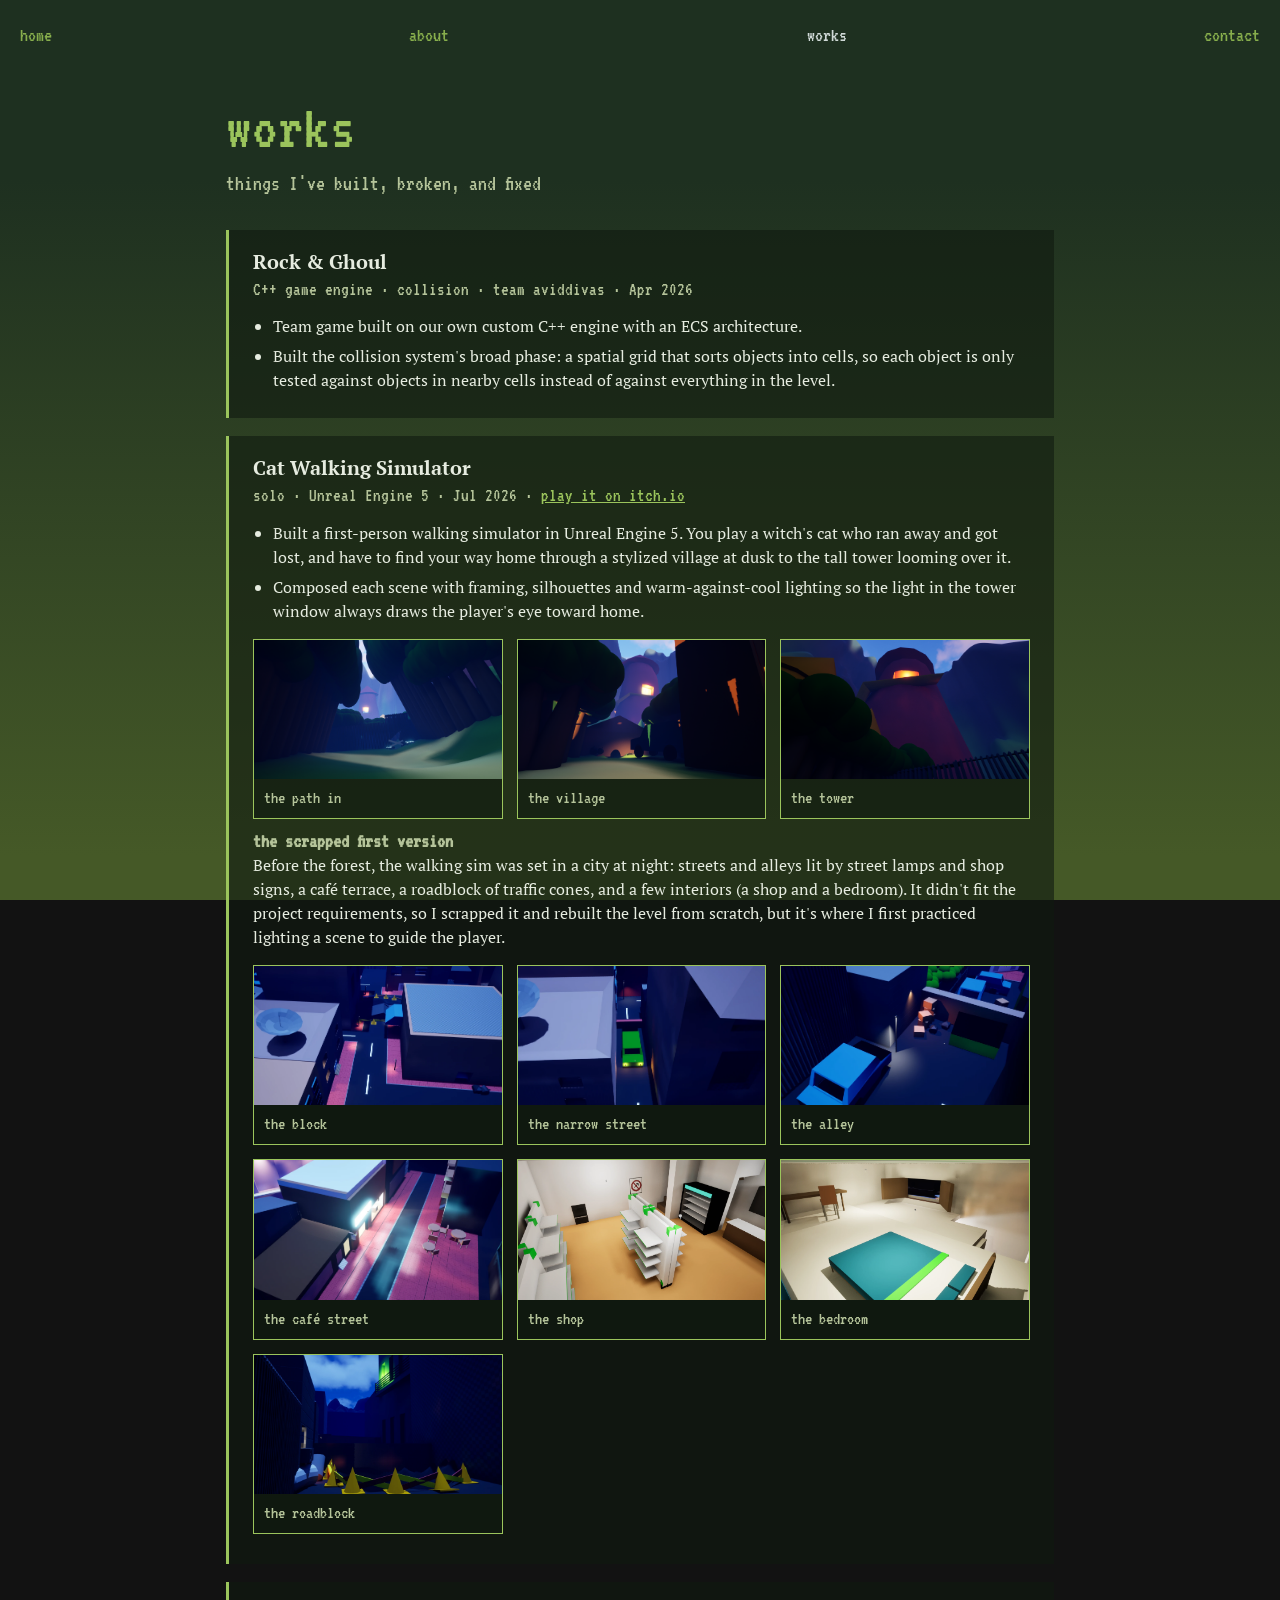
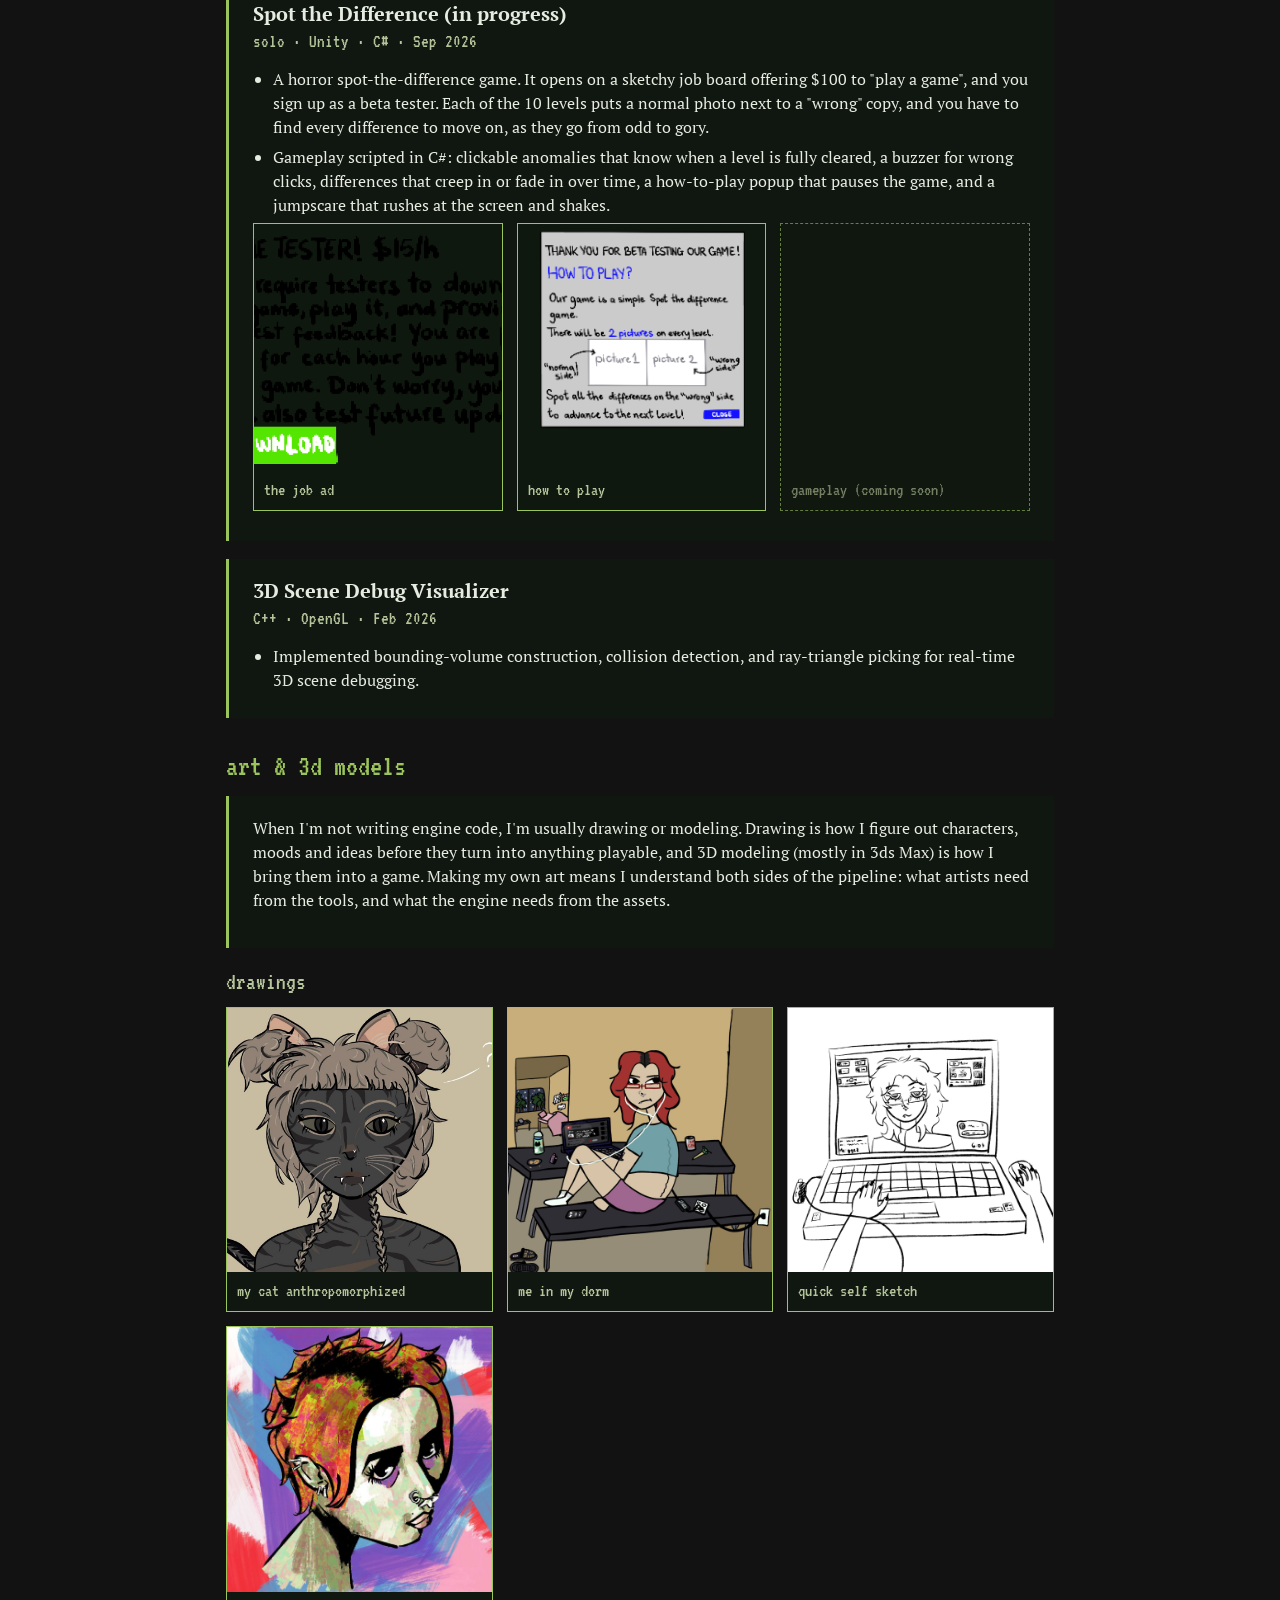
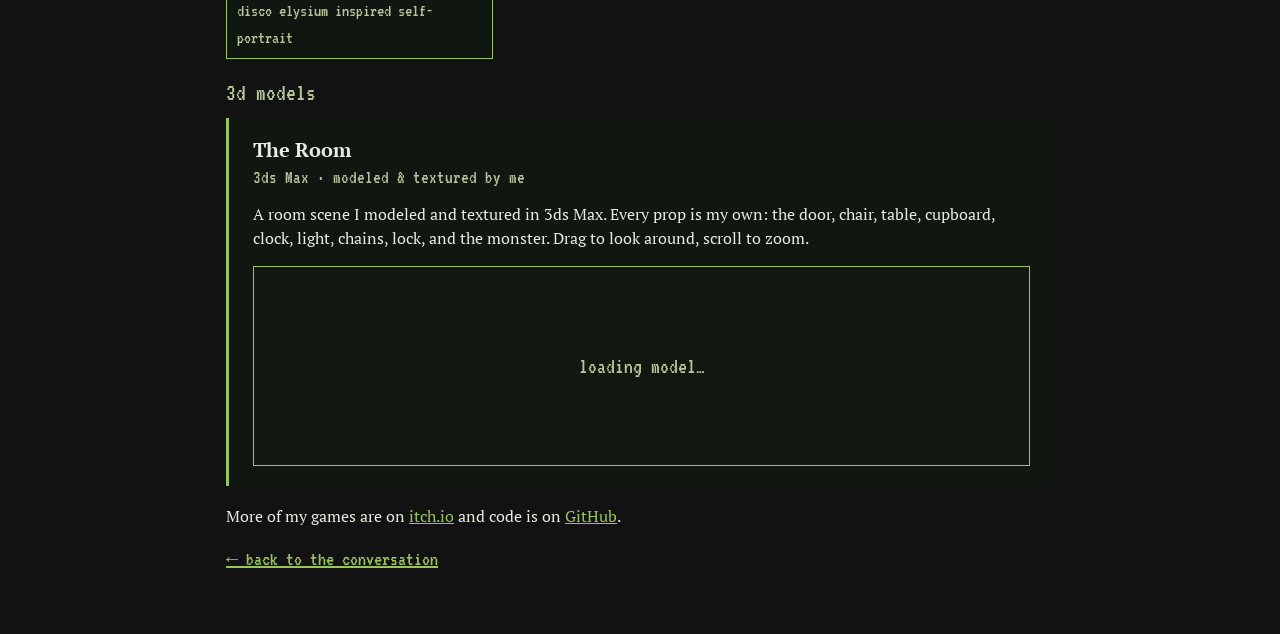
==== works.html @ e913cd02 "Add files via upload" ====
<!DOCTYPE html>
<html lang="en" data-bs-theme="dark">
    <head>
        <meta charset="utf-8">
        <meta name="viewport" content="width=device-width, initial-scale=1"/>
        <link href="https://cdn.jsdelivr.net/npm/bootstrap@5.3.0-alpha3/dist/css/bootstrap.min.css"
            rel="stylesheet"
            integrity="sha384-KK94CHFLLe+nY2dmCWGMq91rCGa5gtU4mk92HdvYe+M/SXH301p5ILy+dN9+nJOZ" crossorigin="anonymous">
        <link href="https://fonts.googleapis.com/css2?family=PT+Serif:wght@400;700&family=VT323&display=swap" rel="stylesheet">
        <link rel="stylesheet" href="./style.css"/>
        <link rel="stylesheet" href="./page.css"/>
        <title>works | ysmn</title>
        <style>
        :root {
            --accent: #9bc45c;
            --text: #e6ece0;
            --muted: #b5c49a;
            --panel: rgba(15, 25, 16, 0.6);
        }
        body {
            background: linear-gradient(#1e3020 20%, #455927 95%);
            background-attachment: fixed;
        }
        .topnav a {
            color: #87ae4c;
        }
        .topnav a:hover {
            background-color: #736e24;
            color: #87ae4c;
        }
        .topnav a.active {
            color: #d0d9d7;
        }
        </style>
    </head>
    <body>
        <div class="topnav">
            <a href="index.html">home</a>
            <a href="about.html">about</a>
            <a class="active" href="works.html">works</a>
            <a href="contact.html">contact</a>
        </div>

        <main class="page">
            <h1>works</h1>
            <p class="lede">things I've built, broken, and fixed</p>

            <div class="panel">
                <h3>Rock &amp; Ghoul</h3>
                <p class="meta">C++ game engine &middot; collision &middot; team aviddivas &middot; Apr 2026</p>
                <ul>
                    <li>Team game built on our own custom C++ engine with an ECS architecture.</li>
                    <li>Built the collision system's broad phase: a spatial grid that sorts objects into cells, so each object is only tested against objects in nearby cells instead of against everything in the level.</li>
                </ul>
            </div>

            <div class="panel">
                <h3>Cat Walking Simulator</h3>
                <p class="meta">solo &middot; Unreal Engine 5 &middot; Jul 2026 &middot; <a href="https://bluhenin.itch.io/walking-simulator-project" target="_blank" rel="noopener">play it on itch.io</a></p>
                <ul>
                    <li>Built a first-person walking simulator in Unreal Engine 5. You play a witch's cat who ran away and got lost, and have to find your way home through a stylized village at dusk to the tall tower looming over it.</li>
                    <li>Composed each scene with framing, silhouettes and warm-against-cool lighting so the light in the tower window always draws the player's eye toward home.</li>
                </ul>
                <div class="gallery wide">
                    <figure><img src="pics/walking-sim/SceneComp1.png" alt="forest path framed by dark trees, with a lit tower window in the distance"><figcaption>the path in</figcaption></figure>
                    <figure><img src="pics/walking-sim/SceneComp2.png" alt="dark trees and buildings framing the glowing tower"><figcaption>the village</figcaption></figure>
                    <figure><img src="pics/walking-sim/SceneComp3.png" alt="looking up at the tower with its glowing window"><figcaption>the tower</figcaption></figure>
                </div>

                <h3 class="gallery-title">the scrapped first version</h3>
                <p>Before the forest, the walking sim was set in a city at night: streets and alleys lit by street lamps and shop signs, a café terrace, a roadblock of traffic cones, and a few interiors (a shop and a bedroom). It didn't fit the project requirements, so I scrapped it and rebuilt the level from scratch, but it's where I first practiced lighting a scene to guide the player.</p>
                <div class="gallery wide">
                    <figure><img src="pics/walking-sim/scrapped/city1.webp" alt="overhead view of a night street with pink sidewalks and traffic cones"><figcaption>the block</figcaption></figure>
                    <figure><img src="pics/walking-sim/scrapped/city2.webp" alt="green car driving down a narrow street between buildings"><figcaption>the narrow street</figcaption></figure>
                    <figure><img src="pics/walking-sim/scrapped/city3.webp" alt="alley with a street lamp, stacked boxes and a parked car"><figcaption>the alley</figcaption></figure>
                    <figure><img src="pics/walking-sim/scrapped/city4.webp" alt="street with glowing shop signs and a café terrace"><figcaption>the café street</figcaption></figure>
                    <figure><img src="pics/walking-sim/scrapped/city5.webp" alt="shop interior with white shelves and a black display cabinet"><figcaption>the shop</figcaption></figure>
                    <figure><img src="pics/walking-sim/scrapped/city6.webp" alt="bedroom interior with a teal bed, desk and open window"><figcaption>the bedroom</figcaption></figure>
                    <figure><img src="pics/walking-sim/scrapped/city7.webp" alt="traffic cones and barriers in a dark alley under a green-lit balcony"><figcaption>the roadblock</figcaption></figure>
                </div>
            </div>

            <div class="panel">
                <h3>Spot the Difference (in progress)</h3>
                <p class="meta">solo &middot; Unity &middot; C# &middot; Sep 2026</p>
                <ul>
                    <li>A horror spot-the-difference game. It opens on a sketchy job board offering $100 to "play a game", and you sign up as a beta tester. Each of the 10 levels puts a normal photo next to a "wrong" copy, and you have to find every difference to move on, as they go from odd to gory.</li>
                    <li>Gameplay scripted in C#: clickable anomalies that know when a level is fully cleared, a buzzer for wrong clicks, differences that creep in or fade in over time, a how-to-play popup that pauses the game, and a jumpscare that rushes at the screen and shakes.</li>
                </ul>
                <div class="gallery">
                    <figure><img src="pics/spot-the-difference/job-ad.png" alt="hand-drawn job ad: game tester, $15 an hour, with a download button"><figcaption>the job ad</figcaption></figure>
                    <figure><img src="pics/spot-the-difference/how-to-play.png" alt="hand-drawn how to play screen showing a normal side and a wrong side"><figcaption>how to play</figcaption></figure>
                    <figure><img src="pics/spot-the-difference/gameplay1.png" alt="gameplay screenshot"><figcaption>gameplay</figcaption></figure>
                </div>
            </div>

            <div class="panel">
                <h3>3D Scene Debug Visualizer</h3>
                <p class="meta">C++ &middot; OpenGL &middot; Feb 2026</p>
                <ul>
                    <li>Implemented bounding-volume construction, collision detection, and ray-triangle picking for real-time 3D scene debugging.</li>
                </ul>
            </div>

            <h2>art &amp; 3d models</h2>
            <div class="panel">
                <p>When I'm not writing engine code, I'm usually drawing or modeling. Drawing is how I figure out characters, moods and ideas before they turn into anything playable, and 3D modeling (mostly in 3ds Max) is how I bring them into a game. Making my own art means I understand both sides of the pipeline: what artists need from the tools, and what the engine needs from the assets.</p>
            </div>

            <h3 class="gallery-title">drawings</h3>
            <div class="gallery">
                <figure><img src="pics/art/Human_Gibby.jpg" alt="drawing"><figcaption>my cat anthropomorphized</figcaption></figure>
                <figure><img src="pics/art/Self_Sketch2.jpg" alt="drawing"><figcaption>me in my dorm</figcaption></figure>
                <figure><img src="pics/art/Self_Sketch.jpg" alt="drawing"><figcaption>quick self sketch</figcaption></figure>
                <figure><img src="pics/art/Self_Portrait.jpg" alt="drawing"><figcaption>disco elysium inspired self-portrait</figcaption></figure>

            </div>

            <h3 class="gallery-title">3d models</h3>
            <div class="panel">
                <h3>The Room</h3>
                <p class="meta">3ds Max &middot; modeled &amp; textured by me</p>
                <p>A room scene I modeled and textured in 3ds Max. Every prop is my own: the door, chair, table, cupboard, clock, light, chains, lock, and the monster. Drag to look around, scroll to zoom.</p>
                <div class="model-viewer" data-model="models/room/yasmin_finalscene.fbx">
                    <p class="model-status">loading model…</p>
                </div>
            </div>

            <dialog id="lightbox">
                <img src="" alt="">
                <p></p>
            </dialog>

            <p>More of my games are on <a href="https://bluhenin.itch.io/" target="_blank" rel="noopener">itch.io</a> and code is on <a href="https://github.com/yasmintazi" target="_blank" rel="noopener">GitHub</a>.</p>

            <p class="back"><a href="index.html">&larr; back to the conversation</a></p>
        </main>
        <script type="importmap">
        {
            "imports": {
                "three": "https://cdn.jsdelivr.net/npm/three@0.160.0/build/three.module.js",
                "three/addons/": "https://cdn.jsdelivr.net/npm/three@0.160.0/examples/jsm/"
            }
        }
        </script>
        <script type="module" src="model-viewer.js"></script>
        <script>
        // empty frame for pictures that haven't been added yet
        document.querySelectorAll('.gallery img').forEach(function(img) {
            function missing() { img.closest('figure').classList.add('empty'); }
            img.addEventListener('error', missing);
            if (img.complete && img.naturalWidth === 0) missing();
        });

        // click a picture to see it bigger, click again to close
        var box = document.getElementById('lightbox');
        document.querySelectorAll('.gallery figure').forEach(function(fig) {
            fig.addEventListener('click', function() {
                if (fig.classList.contains('empty')) return;
                box.querySelector('img').src = fig.querySelector('img').src;
                box.querySelector('p').textContent = fig.querySelector('figcaption').textContent;
                box.showModal();
            });
        });
        box.addEventListener('click', function() { box.close(); });
        </script>
    </body>
</html>
---- style.css ----
.button1 {
    background-color: #9175cb;
    color: #19131b; 
    border: 2px solid #19131b;
    border-radius: 20px; 
    font-size: 12px;
    padding: 10px;
}
/* a:link {
    color: #e8adf5;
}
a:visited {
    
    color:#19131b;
}
a:hover {
    color: red;
    background-color: transparent;
    text-decoration: underline;
  } */

.name {
    display: block;
    width: 100%;

}
/* navigation bar */
.topnav {
    display: flex;
    justify-content: space-between;
}
.topnav a {
    font-family: 'VT323', monospace;
    font-size: 20px;
    text-decoration: none;
    margin: 10px;
    padding: 10px;
    text-align: center;
}

 .top-container {
    position: relative;
    text-align: center;
    color: white;
}

.portrait {
    display: inline-block;
    position: absolute;
    margin-left: 130px;
    width: 10%;
    height: 200px;
    /* the drawing is wider than the frame, so keep the face (right of center) in view */
    background:url(./pics/art/Self_Portrait.jpg) no-repeat 68% center / cover;
}

.middle-container {
    display: flex;
    flex-direction: column;
    flex-wrap: wrap;
    margin: 50px;
    padding: 20px;
    margin-left: 270px;;
    background: rgba(25, 25, 25, 0.7);
}

.dialogue-lines {
    font-family: 'PT Serif', serif;
    font-size: 16px;
    text-indent: 0.5em; 
    display: flex;
    flex-wrap: nowrap;
    overflow: hidden;
    white-space: nowrap;
    width: 0;
    animation: typing;
    animation-duration: 2.7s;
    animation-timing-function: steps(60, end);
    animation-fill-mode: forwards;
}
.dialogue-lines.instant {
    width: 100%;
    animation: none;
}
/* once a line has finished typing, let long text wrap instead of being cut off */
.dialogue-lines.instant,
.dialogue-lines.typed {
    white-space: normal;
}
.dialogue-lines > p:first-child {
    flex: none;
}
.dialogue-lines > p {
    min-width: 0;
}

@media (max-width: 700px) {
    .portrait {
        position: static;
        display: block;
        margin: 20px auto 0;
        width: 140px;
        height: 160px;
    }
    .middle-container {
        margin: 20px 16px;
        padding: 14px;
    }
}

.dialogue-options {
    font-family: 'PT Serif', serif;
    font-size: 16px;
    text-indent: 0.5em; 
    display: flex;
    flex-direction: column;
    flex-wrap: wrap;
    overflow: hidden;
    white-space: wrap;
}


.dialogue-options > p {
    -webkit-transition: color 0.3s ease-out;
    -moz-transition: color 0.3s ease-out;
    -o-transition: color 0.3s ease-out;
    transition: color 0.3s ease-out;
} 
.dialogue-options > p:hover {
    color: #a44b2f;
    cursor: pointer;
  } 
.dialogue-options > p:visited {
    color: black;
}
@keyframes typing {
    from { width: 0;}
    to { width: 100% }
}
@keyframes hidden-typing {
    from { width: 0;
    display: none}
    to { width: 100%;
    display: flex}
}
---- page.css ----
/* shared layout for the about / works / contact pages.
   each page sets its own colors through the variables below. */
:root {
    --accent: #9175cb;
    --text: #e8e2d6;
    --muted: #b8b0a2;
    --panel: rgba(25, 25, 25, 0.55);
}

body {
    min-height: 100vh;
    margin: 0;
    color: var(--text);
    font-family: 'PT Serif', serif;
}

.page {
    max-width: 860px;
    margin: 20px auto 60px;
    padding: 0 16px;
}

.page h1 {
    font-family: 'VT323', monospace;
    font-size: 64px;
    color: var(--accent);
    margin-bottom: 0;
}

.page .lede {
    font-family: 'VT323', monospace;
    font-size: 22px;
    color: var(--muted);
    margin-bottom: 30px;
}

.page h2 {
    font-family: 'VT323', monospace;
    font-size: 30px;
    color: var(--accent);
    margin: 30px 0 12px;
}

.panel {
    background: var(--panel);
    padding: 20px 24px;
    margin-bottom: 18px;
    border-left: 3px solid var(--accent);
}

.panel h3 {
    font-size: 20px;
    font-weight: bold;
    margin: 0;
}

.panel .meta {
    font-family: 'VT323', monospace;
    font-size: 19px;
    color: var(--muted);
    margin: 2px 0 10px;
}

.panel ul {
    margin: 0;
    padding-left: 20px;
}

.panel li {
    margin-bottom: 6px;
}

.tags {
    display: flex;
    flex-wrap: wrap;
    gap: 8px;
    list-style: none;
    padding: 0;
    margin: 0;
}

.tags li {
    font-family: 'VT323', monospace;
    font-size: 18px;
    padding: 2px 10px;
    border: 1px solid var(--accent);
    color: var(--text);
}

.page a {
    color: var(--accent);
}

.page a:hover {
    color: var(--text);
}

.contact-list {
    list-style: none;
    padding: 0;
    margin: 0;
    font-size: 18px;
}

.contact-list li {
    margin-bottom: 12px;
}

.contact-list span {
    display: inline-block;
    min-width: 90px;
    font-family: 'VT323', monospace;
    font-size: 22px;
    color: var(--muted);
}

/* art gallery */
.gallery-title {
    font-family: 'VT323', monospace;
    font-size: 24px;
    color: var(--muted);
    margin: 20px 0 10px;
}

.gallery {
    display: grid;
    grid-template-columns: repeat(auto-fill, minmax(220px, 1fr));
    gap: 14px;
    margin-bottom: 10px;
}

.gallery figure {
    margin: 0;
    background: var(--panel);
    border: 1px solid var(--accent);
    cursor: pointer;
    overflow: hidden;
}

.gallery img {
    display: block;
    width: 100%;
    aspect-ratio: 1 / 1;
    object-fit: cover;
    transition: transform 0.3s ease-out;
}

/* project screenshots: wider frames, a bit of space above */
.gallery.wide {
    grid-template-columns: repeat(auto-fill, minmax(240px, 1fr));
    margin-top: 16px;
}

.gallery.wide img {
    aspect-ratio: 16 / 9;
}

.gallery figure:hover img {
    transform: scale(1.04);
}

.gallery figcaption {
    font-family: 'VT323', monospace;
    font-size: 18px;
    padding: 6px 10px;
    color: var(--muted);
}

.gallery figure.empty {
    cursor: default;
    border-style: dashed;
    opacity: 0.6;
}

.gallery figure.empty img {
    visibility: hidden;
}

.gallery figure.empty figcaption::after {
    content: ' (coming soon)';
}

/* interactive 3d model */
.model-viewer {
    position: relative;
    margin-top: 14px;
    border: 1px solid var(--accent);
    background: #101810;
    min-height: 200px;
}

.model-viewer canvas {
    display: block;
    width: 100%;
    cursor: grab;
}

.model-viewer canvas:active {
    cursor: grabbing;
}

.model-status {
    position: absolute;
    inset: 0;
    display: flex;
    align-items: center;
    justify-content: center;
    margin: 0;
    font-family: 'VT323', monospace;
    font-size: 22px;
    color: var(--muted);
}

#lightbox {
    max-width: 90vw;
    max-height: 90vh;
    padding: 10px;
    border: 1px solid var(--accent);
    background: #111;
    color: var(--text);
    cursor: zoom-out;
}

#lightbox::backdrop {
    background: rgba(0, 0, 0, 0.8);
}

#lightbox img {
    display: block;
    max-width: 100%;
    max-height: 80vh;
    margin: 0 auto;
}

#lightbox p {
    font-family: 'VT323', monospace;
    font-size: 20px;
    text-align: center;
    margin: 8px 0 0;
}

.back {
    font-family: 'VT323', monospace;
    font-size: 20px;
}

@media (max-width: 600px) {
    .page h1 { font-size: 48px; }
    .panel { padding: 16px; }
}
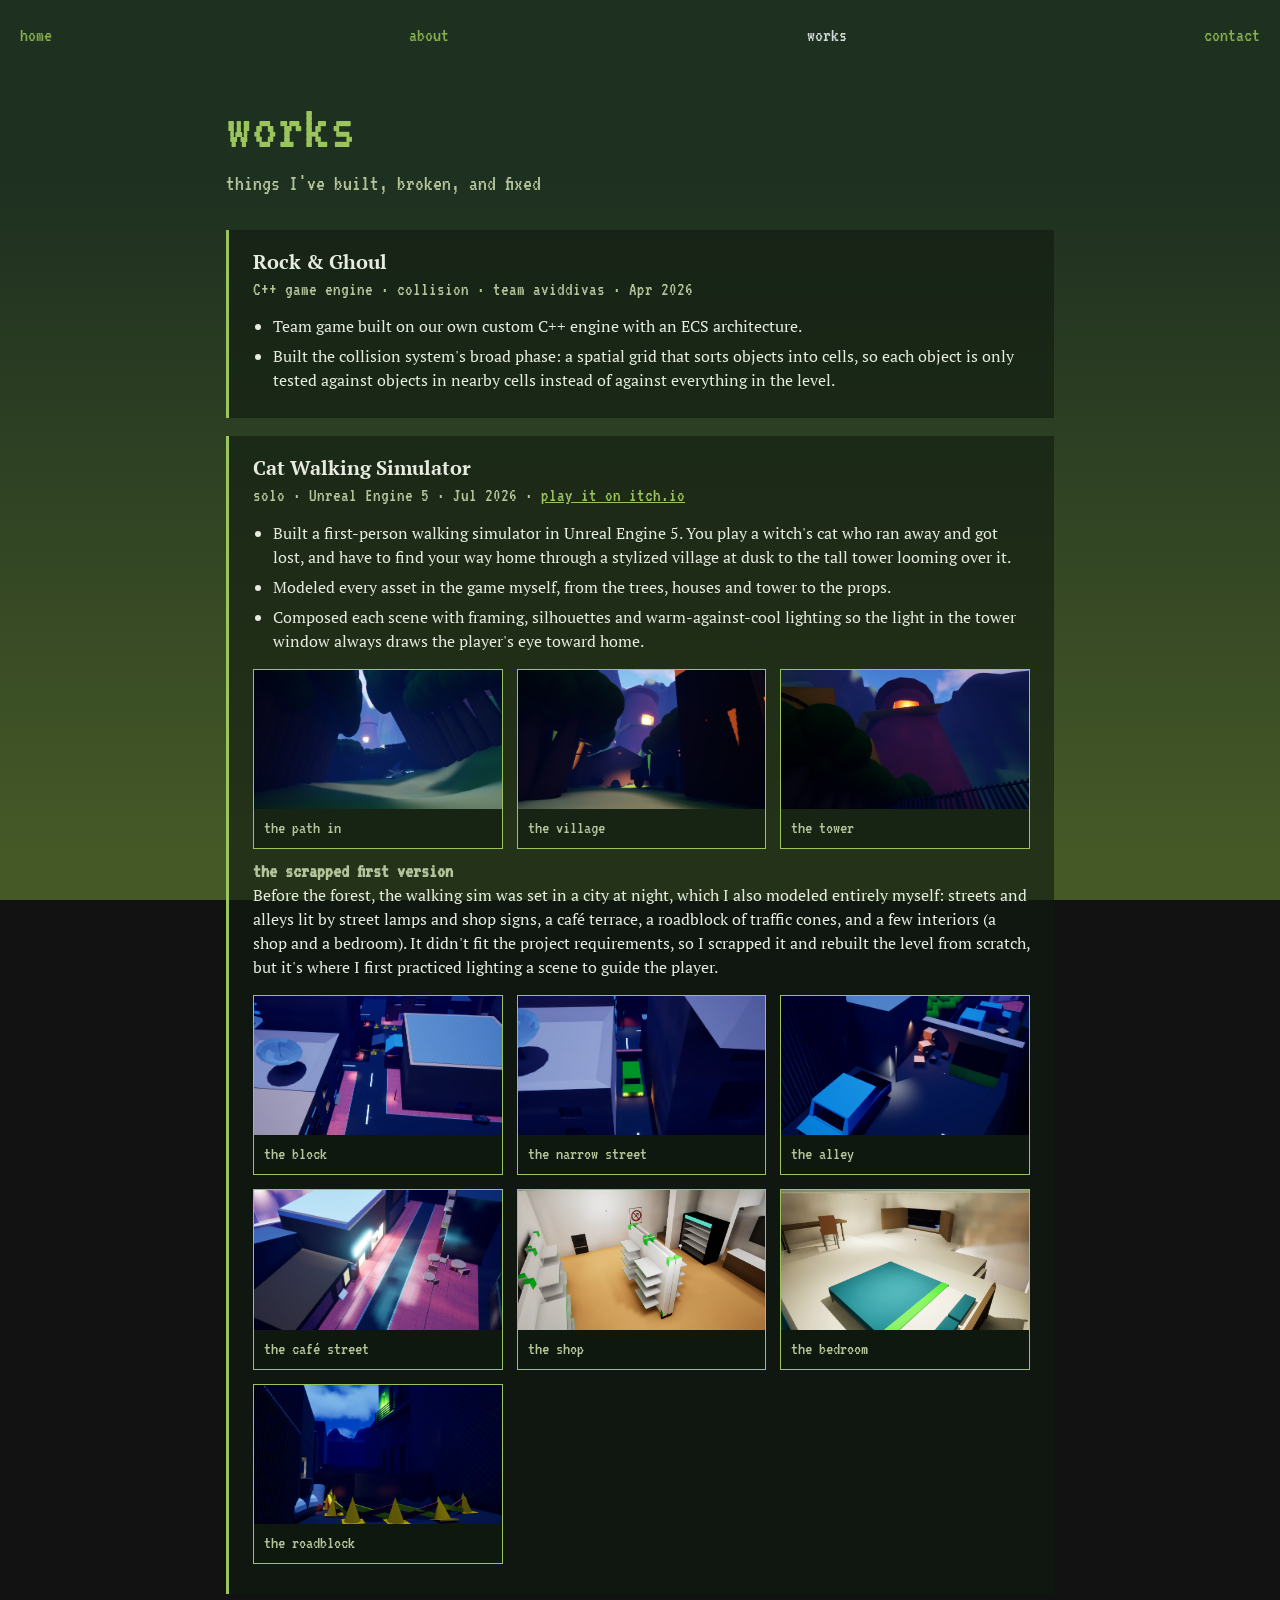
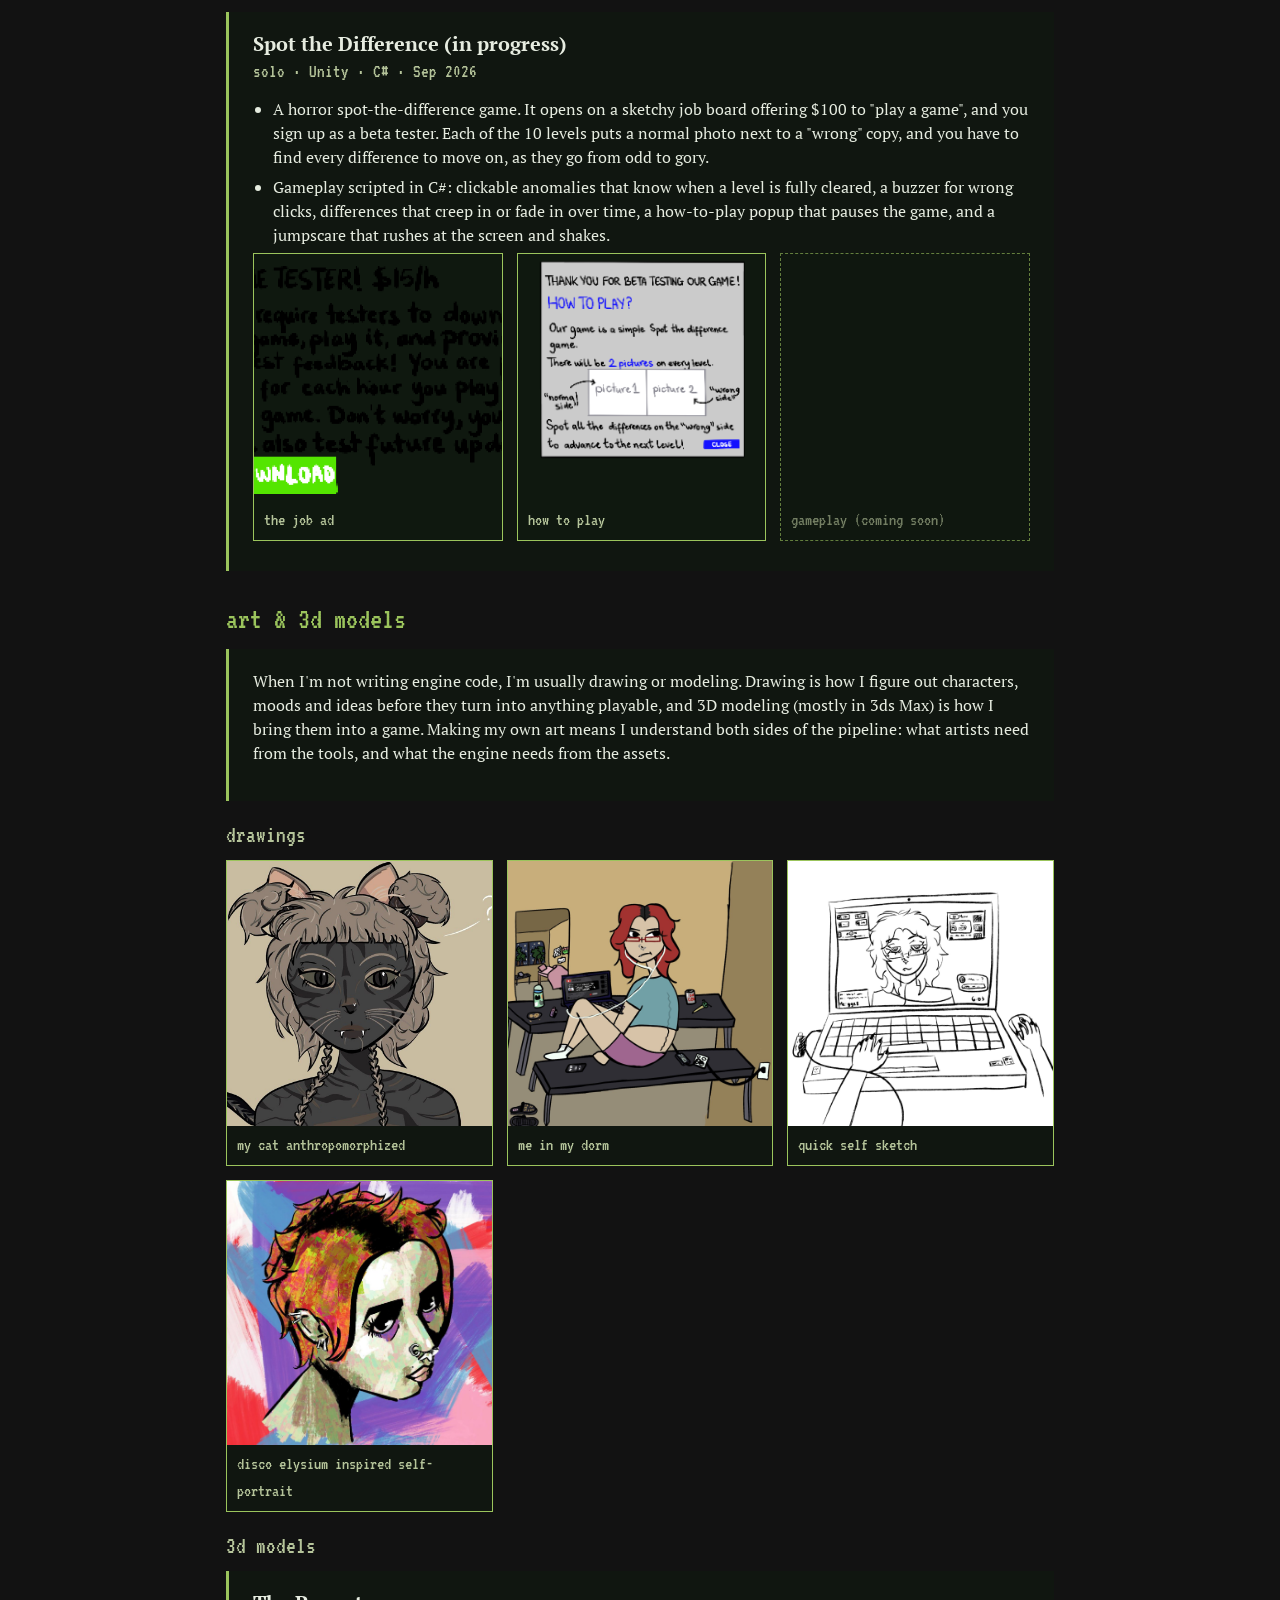
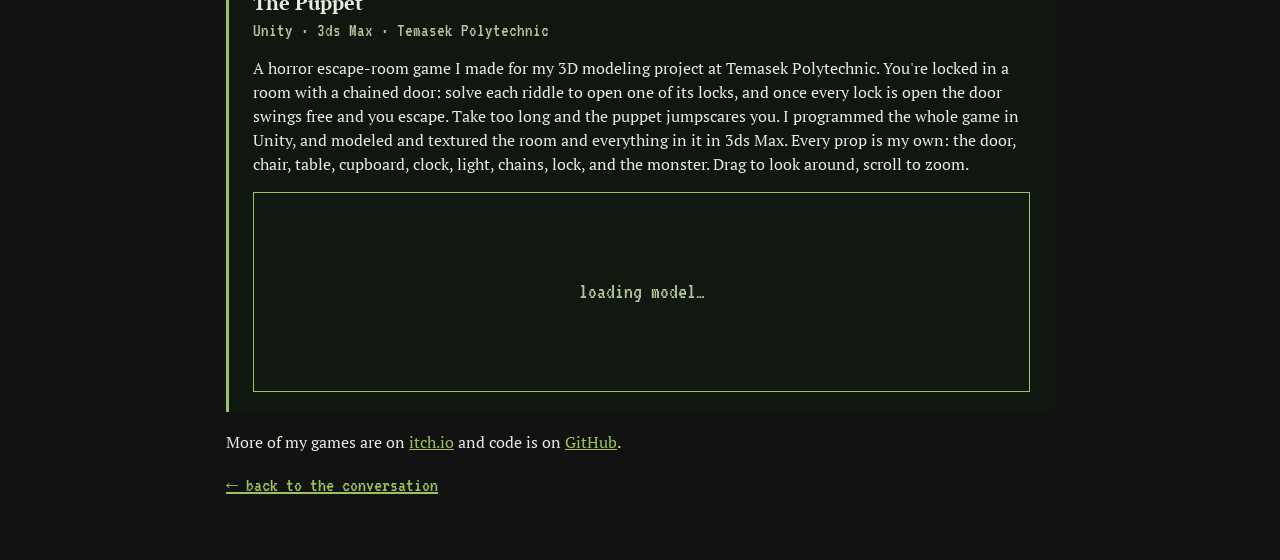
==== commit f3f4c890: "updated works page" ====
--- a/works.html
+++ b/works.html
@@ -59,6 +59,7 @@
                 <p class="meta">solo &middot; Unreal Engine 5 &middot; Jul 2026 &middot; <a href="https://bluhenin.itch.io/walking-simulator-project" target="_blank" rel="noopener">play it on itch.io</a></p>
                 <ul>
                     <li>Built a first-person walking simulator in Unreal Engine 5. You play a witch's cat who ran away and got lost, and have to find your way home through a stylized village at dusk to the tall tower looming over it.</li>
+                    <li>Modeled every asset in the game myself, from the trees, houses and tower to the props.</li>
                     <li>Composed each scene with framing, silhouettes and warm-against-cool lighting so the light in the tower window always draws the player's eye toward home.</li>
                 </ul>
                 <div class="gallery wide">
@@ -68,7 +69,7 @@
                 </div>
 
                 <h3 class="gallery-title">the scrapped first version</h3>
-                <p>Before the forest, the walking sim was set in a city at night: streets and alleys lit by street lamps and shop signs, a café terrace, a roadblock of traffic cones, and a few interiors (a shop and a bedroom). It didn't fit the project requirements, so I scrapped it and rebuilt the level from scratch, but it's where I first practiced lighting a scene to guide the player.</p>
+                <p>Before the forest, the walking sim was set in a city at night, which I also modeled entirely myself: streets and alleys lit by street lamps and shop signs, a café terrace, a roadblock of traffic cones, and a few interiors (a shop and a bedroom). It didn't fit the project requirements, so I scrapped it and rebuilt the level from scratch, but it's where I first practiced lighting a scene to guide the player.</p>
                 <div class="gallery wide">
                     <figure><img src="pics/walking-sim/scrapped/city1.webp" alt="overhead view of a night street with pink sidewalks and traffic cones"><figcaption>the block</figcaption></figure>
                     <figure><img src="pics/walking-sim/scrapped/city2.webp" alt="green car driving down a narrow street between buildings"><figcaption>the narrow street</figcaption></figure>
@@ -94,14 +95,6 @@
                 </div>
             </div>
 
-            <div class="panel">
-                <h3>3D Scene Debug Visualizer</h3>
-                <p class="meta">C++ &middot; OpenGL &middot; Feb 2026</p>
-                <ul>
-                    <li>Implemented bounding-volume construction, collision detection, and ray-triangle picking for real-time 3D scene debugging.</li>
-                </ul>
-            </div>
-
             <h2>art &amp; 3d models</h2>
             <div class="panel">
                 <p>When I'm not writing engine code, I'm usually drawing or modeling. Drawing is how I figure out characters, moods and ideas before they turn into anything playable, and 3D modeling (mostly in 3ds Max) is how I bring them into a game. Making my own art means I understand both sides of the pipeline: what artists need from the tools, and what the engine needs from the assets.</p>
@@ -118,9 +111,9 @@
 
             <h3 class="gallery-title">3d models</h3>
             <div class="panel">
-                <h3>The Room</h3>
-                <p class="meta">3ds Max &middot; modeled &amp; textured by me</p>
-                <p>A room scene I modeled and textured in 3ds Max. Every prop is my own: the door, chair, table, cupboard, clock, light, chains, lock, and the monster. Drag to look around, scroll to zoom.</p>
+                <h3>The Puppet</h3>
+                <p class="meta">Unity &middot; 3ds Max &middot; Temasek Polytechnic</p>
+                <p>A horror escape-room game I made for my 3D modeling project at Temasek Polytechnic. You're locked in a room with a chained door: solve each riddle to open one of its locks, and once every lock is open the door swings free and you escape. Take too long and the puppet jumpscares you. I programmed the whole game in Unity, and modeled and textured the room and everything in it in 3ds Max. Every prop is my own: the door, chair, table, cupboard, clock, light, chains, lock, and the monster. Drag to look around, scroll to zoom.</p>
                 <div class="model-viewer" data-model="models/room/yasmin_finalscene.fbx">
                     <p class="model-status">loading model…</p>
                 </div>
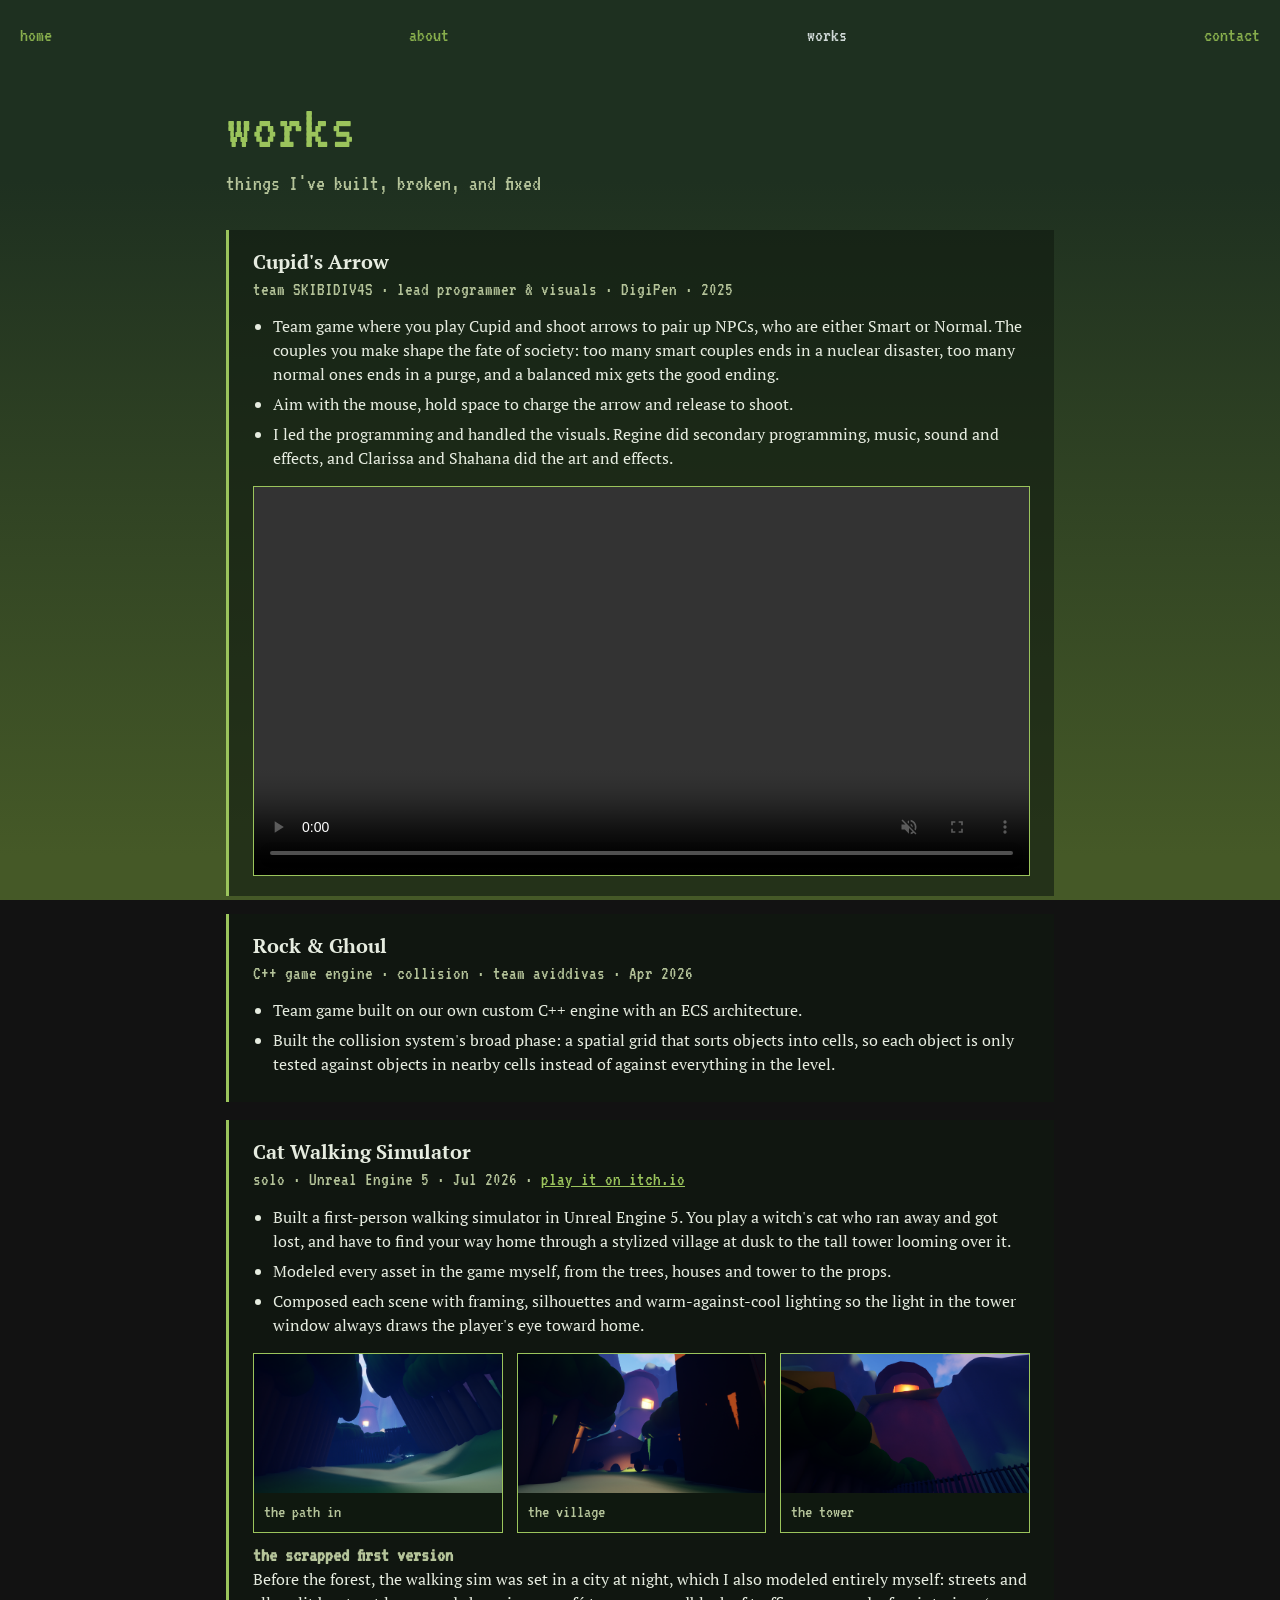
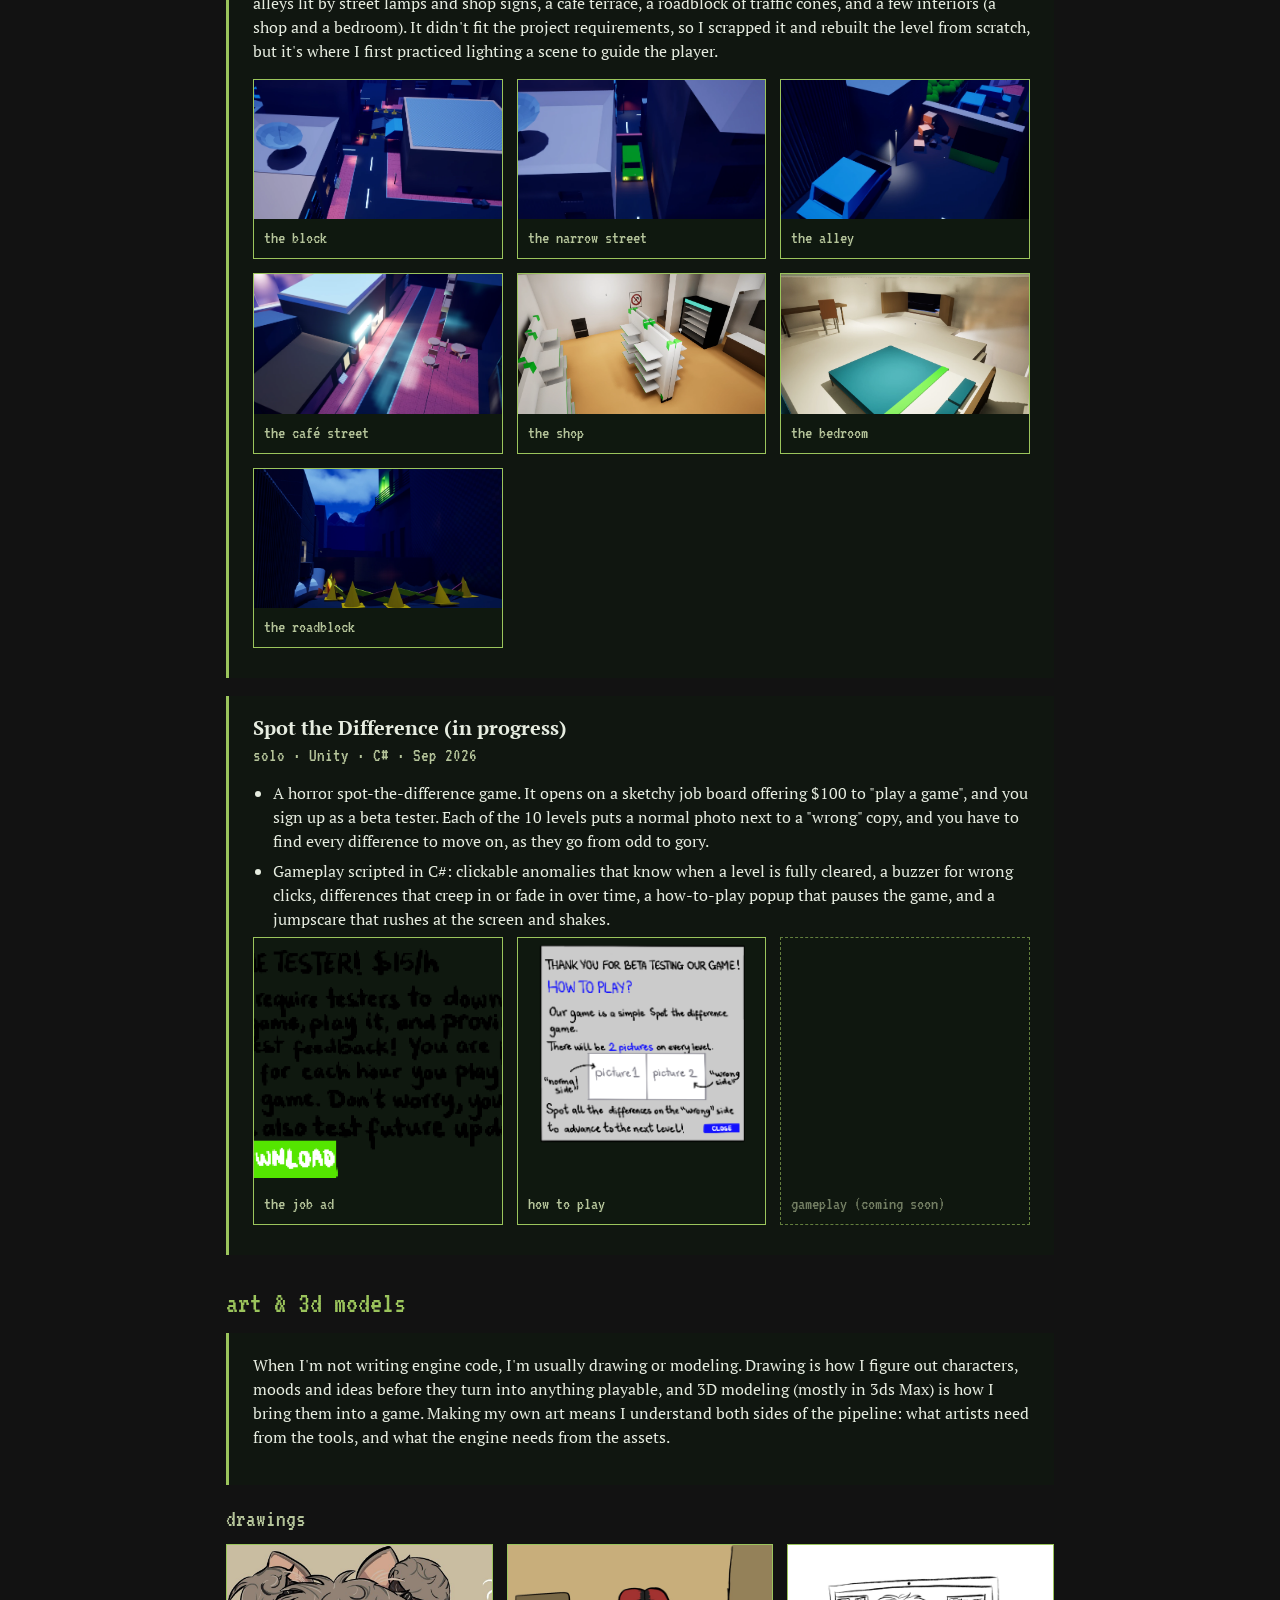
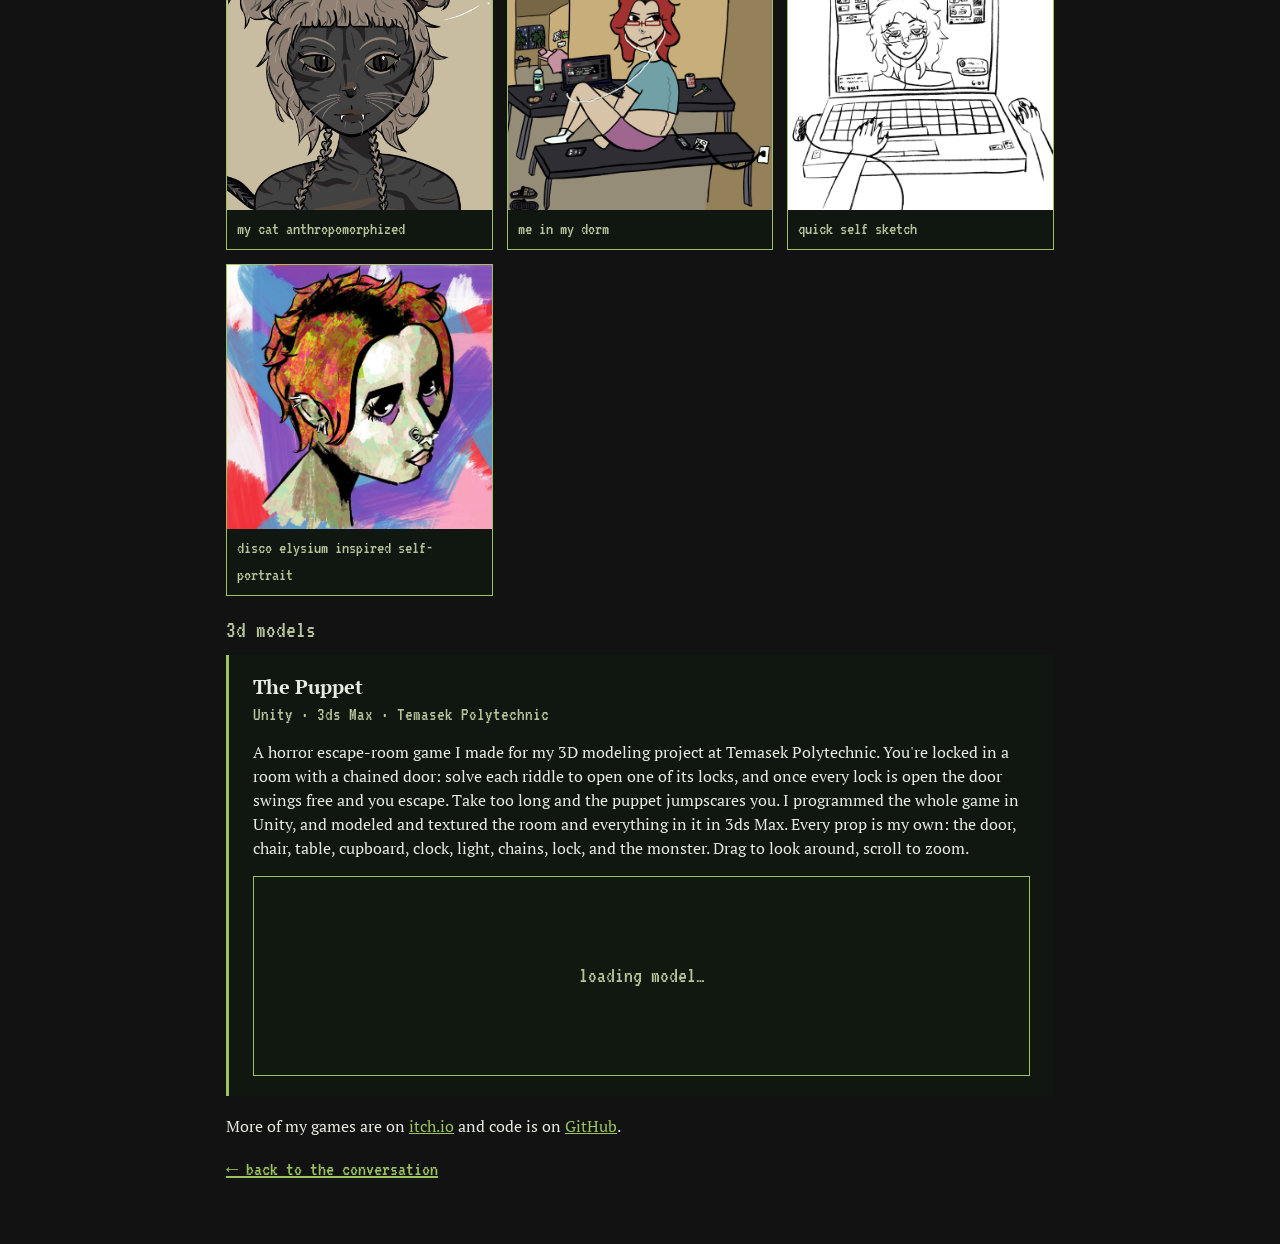
==== commit f1ae278d: "video for cupid's arrow + page.css to declutter" ====
--- a/works.html
+++ b/works.html
@@ -44,6 +44,17 @@
         <main class="page">
             <h1>works</h1>
             <p class="lede">things I've built, broken, and fixed</p>
+
+            <div class="panel">
+                <h3>Cupid's Arrow</h3>
+                <p class="meta">team SKIBIDIV4S &middot; lead programmer &amp; visuals &middot; DigiPen &middot; 2025</p>
+                <ul>
+                    <li>Team game where you play Cupid and shoot arrows to pair up NPCs, who are either Smart or Normal. The couples you make shape the fate of society: too many smart couples ends in a nuclear disaster, too many normal ones ends in a purge, and a balanced mix gets the good ending.</li>
+                    <li>Aim with the mouse, hold space to charge the arrow and release to shoot.</li>
+                    <li>I led the programming and handled the visuals. Regine did secondary programming, music, sound and effects, and Clarissa and Shahana did the art and effects.</li>
+                </ul>
+                <video class="project-video" src="videos/cupids-arrow.mp4" autoplay muted loop playsinline controls></video>
+            </div>
 
             <div class="panel">
                 <h3>Rock &amp; Ghoul</h3>
--- a/page.css
+++ b/page.css
@@ -180,6 +180,15 @@
     content: ' (coming soon)';
 }
 
+/* project trailers */
+.project-video {
+    display: block;
+    width: 100%;
+    margin-top: 16px;
+    border: 1px solid var(--accent);
+    background: #000;
+}
+
 /* interactive 3d model */
 .model-viewer {
     position: relative;
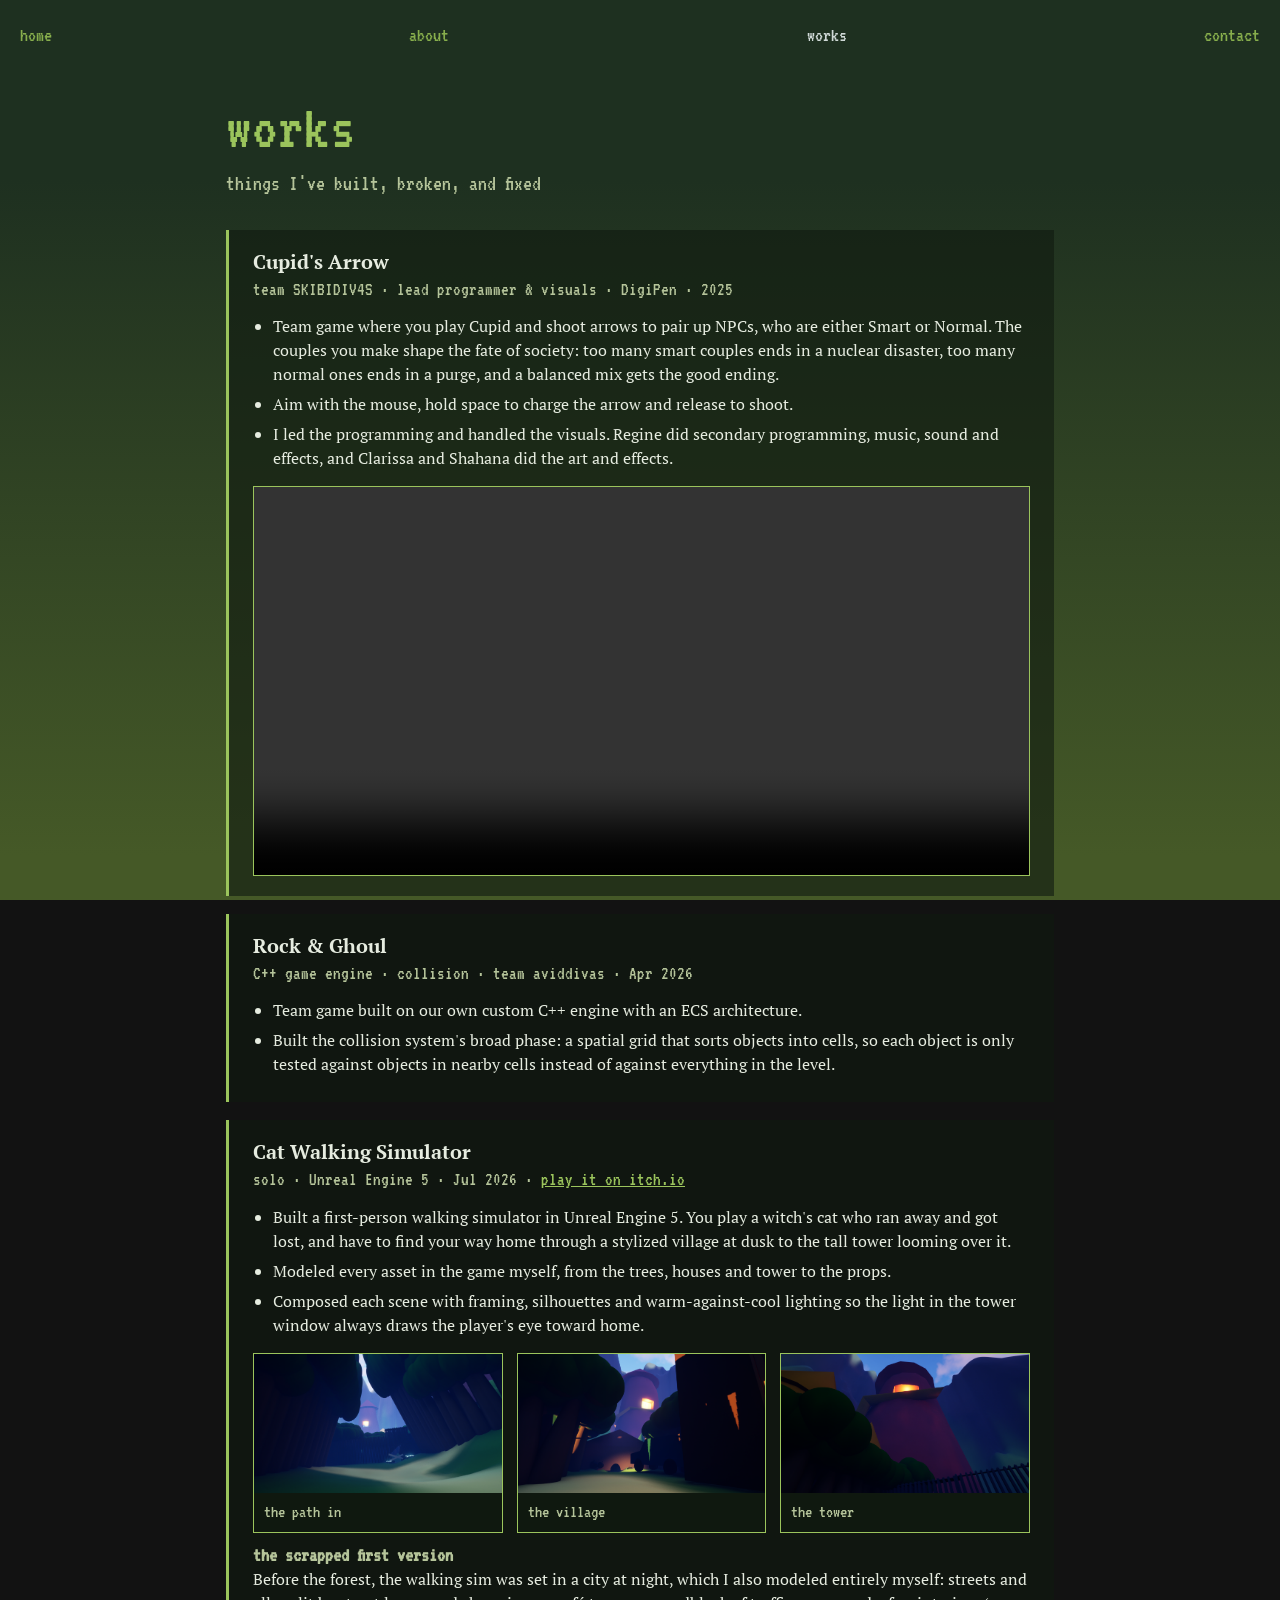
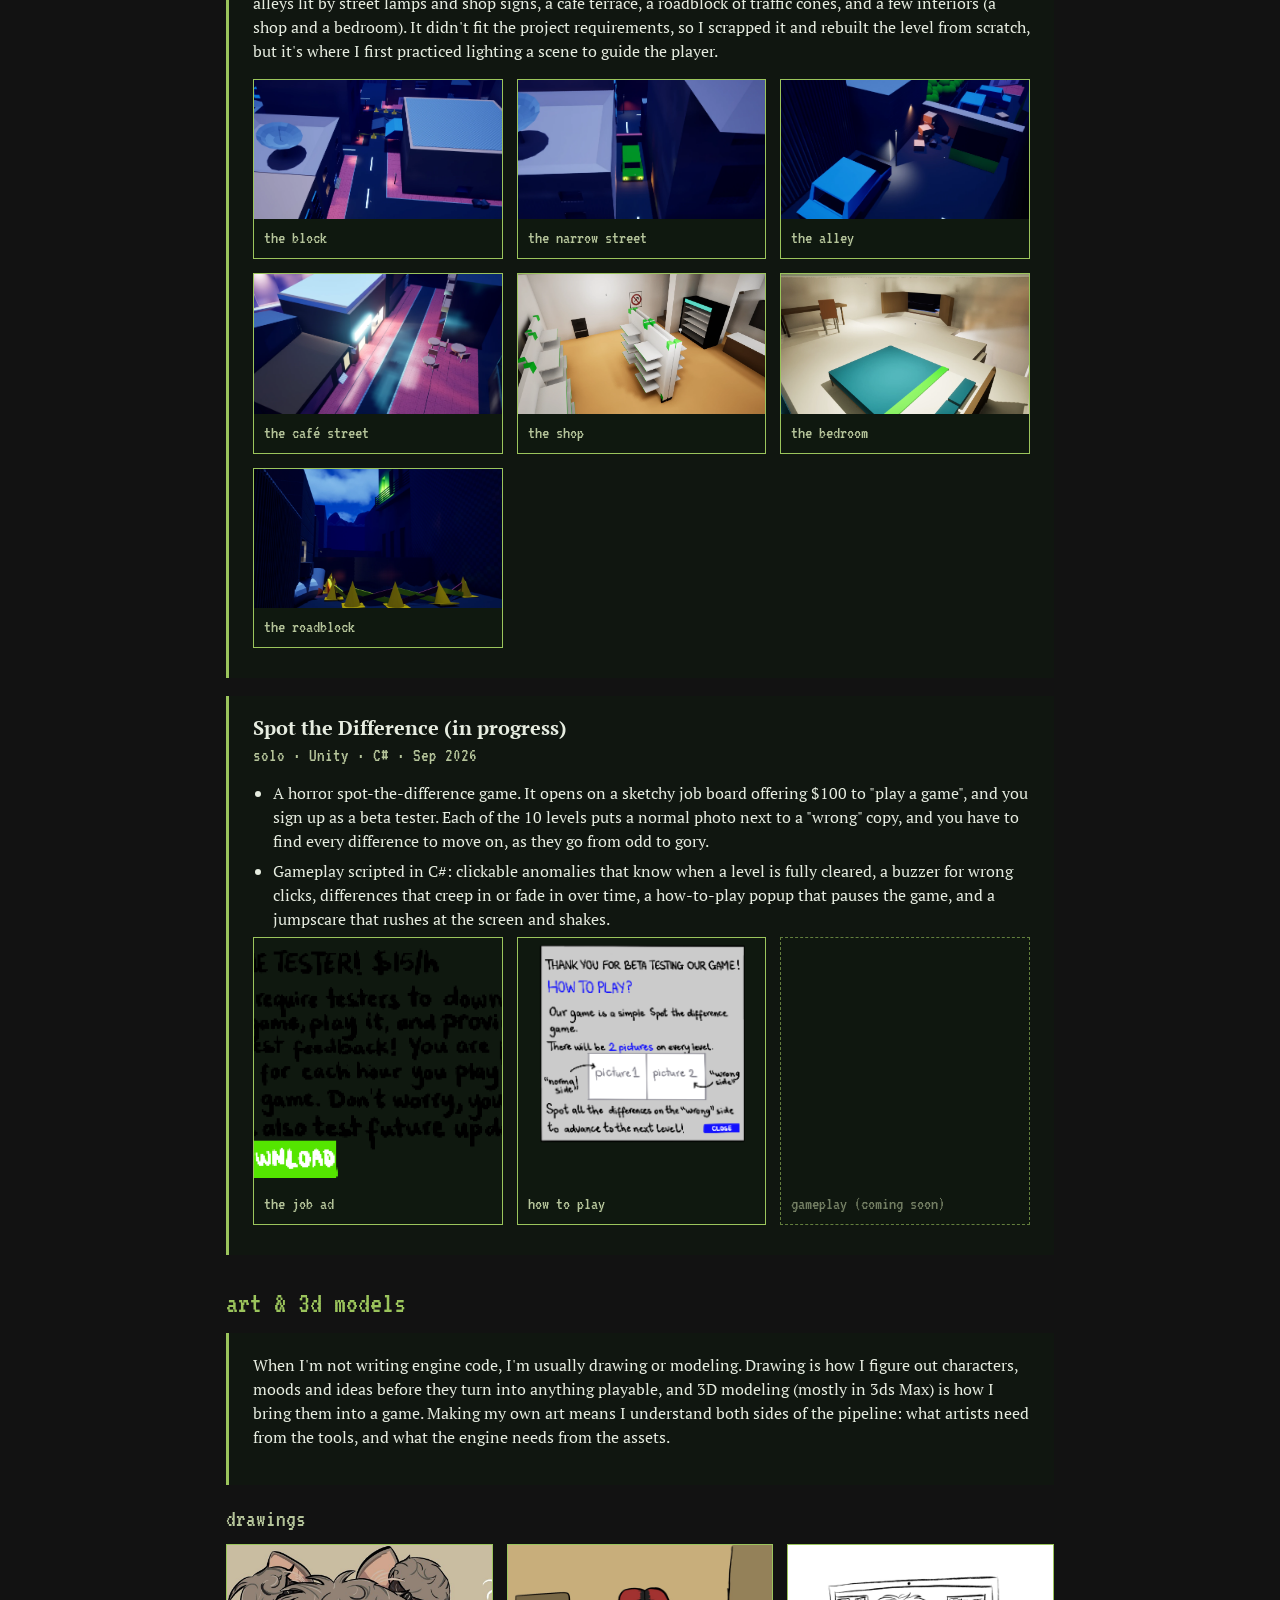
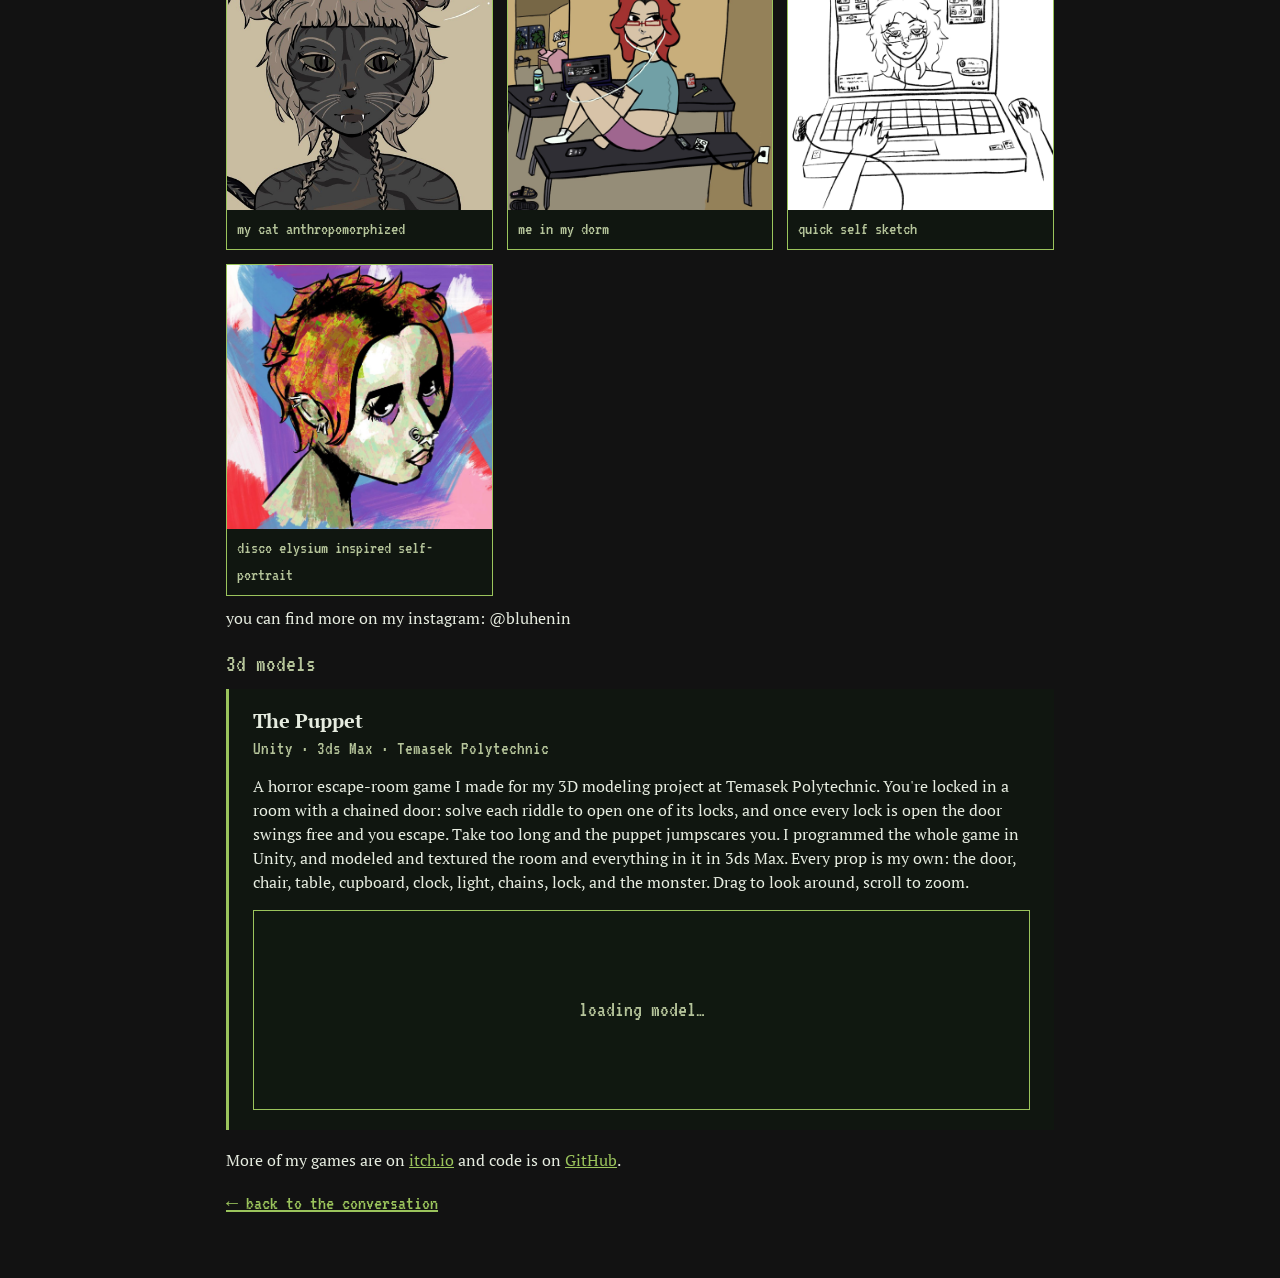
==== commit c5e15a66: "added art account instagram handle" ====
--- a/works.html
+++ b/works.html
@@ -119,6 +119,7 @@
                 <figure><img src="pics/art/Self_Portrait.jpg" alt="drawing"><figcaption>disco elysium inspired self-portrait</figcaption></figure>
 
             </div>
+                <p>you can find more on my instagram: @bluhenin</p>
 
             <h3 class="gallery-title">3d models</h3>
             <div class="panel">
